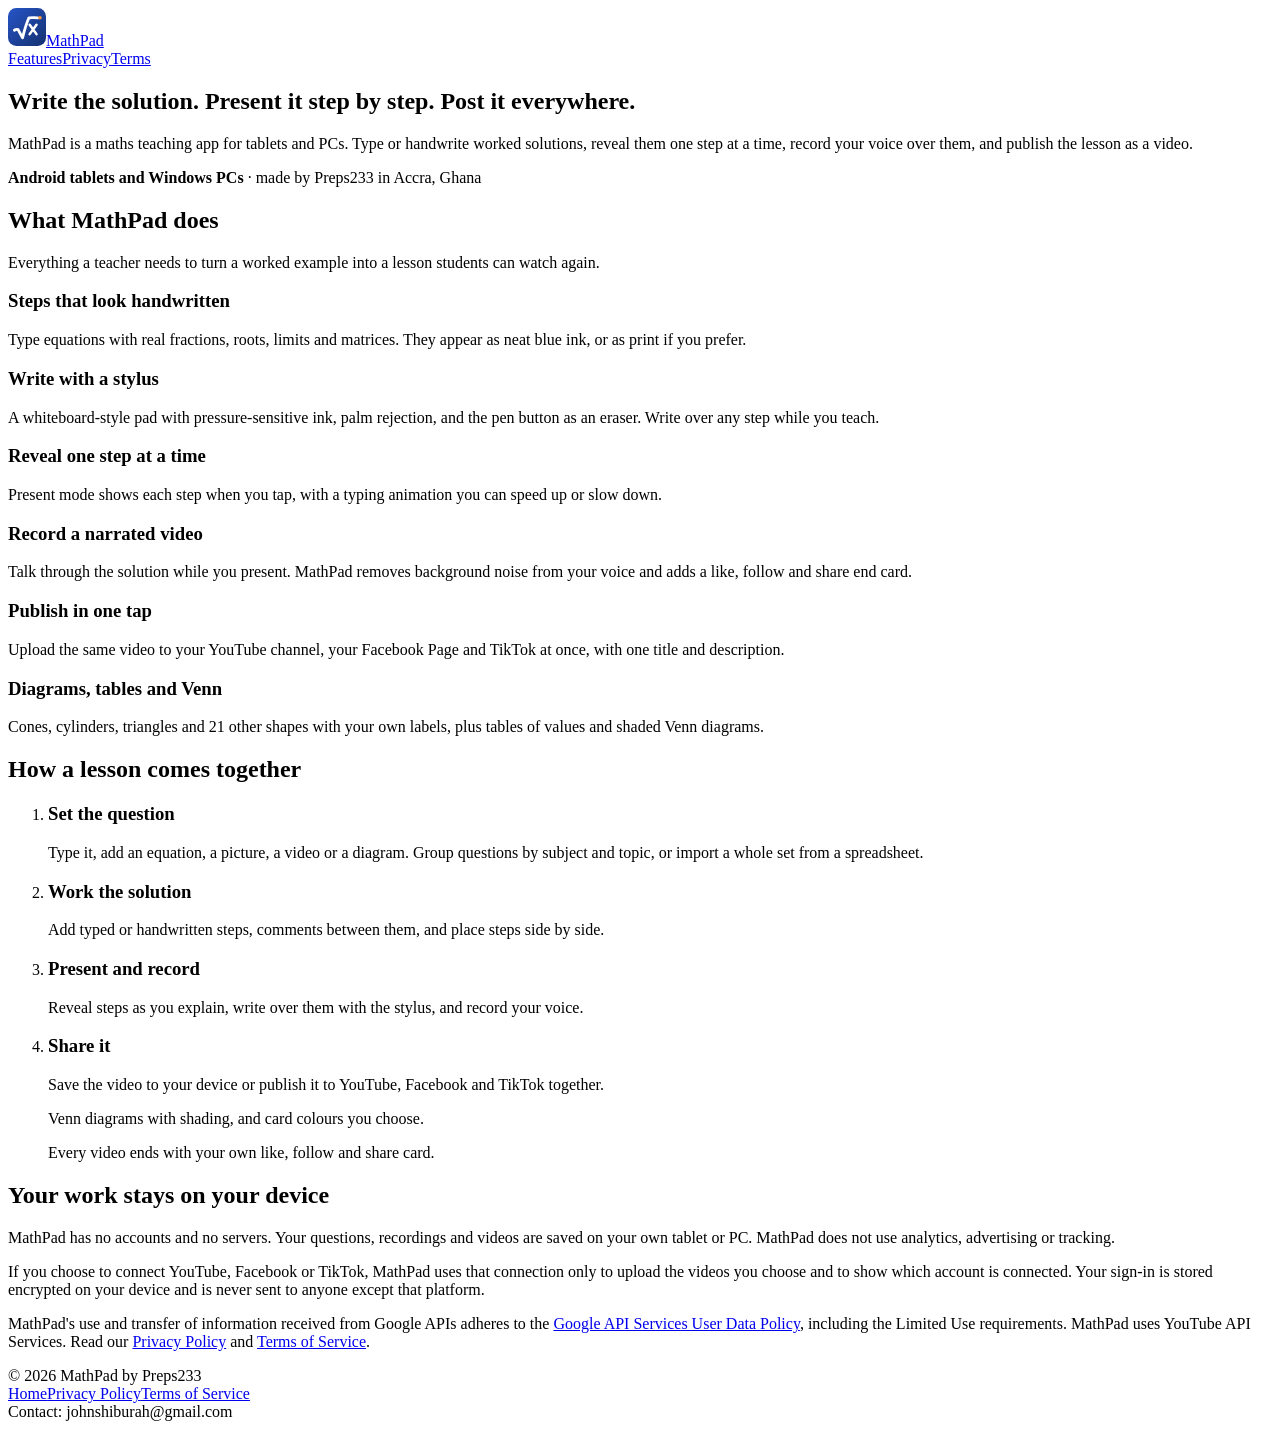
==== mathpad/index.html @ d058ac3a "Add MathPad home page and logo" ====
<!doctype html>
<html lang="en">
<head>
<meta charset="utf-8">
<meta name="viewport" content="width=device-width, initial-scale=1, viewport-fit=cover">
<title>MathPad</title>
<meta name="description" content="MathPad: write maths solutions step by step, present them, record narrated videos and publish to YouTube, Facebook and TikTok.">
<link rel="icon" href="assets/logo.svg" type="image/svg+xml">
<link rel="preconnect" href="https://fonts.googleapis.com"><link rel="preconnect" href="https://fonts.gstatic.com" crossorigin><link rel="stylesheet" href="https://fonts.googleapis.com/css2?family=Atkinson+Hyperlegible:ital,wght@0,400;0,700;1,400&family=Delius&display=swap">
<link rel="stylesheet" href="site.css">
</head>
<body>
<header class="top"><div class="wrap">
  <a class="brand" href="index.html"><img src="assets/logo.svg" alt="" width="38" height="38">MathPad</a>
  <nav aria-label="Main"><a href="index.html#features">Features</a><a href="privacy.html">Privacy</a><a href="terms.html">Terms</a></nav>
</div></header>
<main>
<section class="hero"><div class="wrap">
  <div>
    <h1>Write the solution. <span class="ink-underline">Present it step by step.</span> Post it everywhere.</h1>
    <p class="lede">MathPad is a maths teaching app for tablets and PCs. Type or handwrite worked solutions, reveal them one step at a time, record your voice over them, and publish the lesson as a video.</p>
    <p class="meta"><b>Android tablets and Windows PCs</b> · made by Preps233 in Accra, Ghana</p>
  </div>
  <div class="frame"><img src="assets/shot-present.jpg" onerror="this.closest(&quot;figure,.frame&quot;).style.display=&quot;none&quot;" width="1000" height="690" alt="MathPad presenting a quadratic-formula solution: steps written in blue ink appear one at a time, two of them side by side."></div>
</div></section>

<section id="features"><div class="wrap">
  <div class="section-head">
    <h2>What MathPad does</h2>
    <p>Everything a teacher needs to turn a worked example into a lesson students can watch again.</p>
  </div>
  <div class="features">
    <div class="feature"><h3>Steps that look handwritten</h3><p>Type equations with real fractions, roots, limits and matrices. They appear as neat blue ink, or as print if you prefer.</p></div>
    <div class="feature"><h3>Write with a stylus</h3><p>A whiteboard-style pad with pressure-sensitive ink, palm rejection, and the pen button as an eraser. Write over any step while you teach.</p></div>
    <div class="feature"><h3>Reveal one step at a time</h3><p>Present mode shows each step when you tap, with a typing animation you can speed up or slow down.</p></div>
    <div class="feature"><h3>Record a narrated video</h3><p>Talk through the solution while you present. MathPad removes background noise from your voice and adds a like, follow and share end card.</p></div>
    <div class="feature"><h3>Publish in one tap</h3><p>Upload the same video to your YouTube channel, your Facebook Page and TikTok at once, with one title and description.</p></div>
    <div class="feature"><h3>Diagrams, tables and Venn</h3><p>Cones, cylinders, triangles and 21 other shapes with your own labels, plus tables of values and shaded Venn diagrams.</p></div>
  </div>
</div></section>

<section style="padding-top:0"><div class="wrap">
  <div class="section-head"><h2>How a lesson comes together</h2></div>
  <ol class="steps">
    <li><h3>Set the question</h3><p>Type it, add an equation, a picture, a video or a diagram. Group questions by subject and topic, or import a whole set from a spreadsheet.</p></li>
    <li><h3>Work the solution</h3><p>Add typed or handwritten steps, comments between them, and place steps side by side.</p></li>
    <li><h3>Present and record</h3><p>Reveal steps as you explain, write over them with the stylus, and record your voice.</p></li>
    <li><h3>Share it</h3><p>Save the video to your device or publish it to YouTube, Facebook and TikTok together.</p></li>
  </ol>
</div></section>

<section style="padding-top:0"><div class="wrap">
  <div class="screens">
    <figure><div class="frame"><img src="assets/shot-venn.jpg" onerror="this.closest(&quot;figure,.frame&quot;).style.display=&quot;none&quot;" width="1000" height="878" alt="A sets question with a shaded Venn diagram and three solution steps on orange cards."></div><figcaption>Venn diagrams with shading, and card colours you choose.</figcaption></figure>
    <figure><div class="frame"><img src="assets/shot-endcard.jpg" onerror="this.closest(&quot;figure,.frame&quot;).style.display=&quot;none&quot;" width="688" height="387" alt="The end card shown at the end of each video: channel name, handle, and Liked, Following and Share buttons."></div><figcaption>Every video ends with your own like, follow and share card.</figcaption></figure>
  </div>
</div></section>

<section style="padding-top:0"><div class="wrap">
  <div class="privacy-note">
    <h2>Your work stays on your device</h2>
    <p>MathPad has no accounts and no servers. Your questions, recordings and videos are saved on your own tablet or PC. MathPad does not use analytics, advertising or tracking.</p>
    <p>If you choose to connect YouTube, Facebook or TikTok, MathPad uses that connection only to upload the videos you choose and to show which account is connected. Your sign-in is stored encrypted on your device and is never sent to anyone except that platform.</p>
    <p class="small">MathPad's use and transfer of information received from Google APIs adheres to the <a href="https://developers.google.com/terms/api-services-user-data-policy">Google API Services User Data Policy</a>, including the Limited Use requirements. MathPad uses YouTube API Services. Read our <a href="privacy.html">Privacy Policy</a> and <a href="terms.html">Terms of Service</a>.</p>
  </div>
</div></section>
</main>
<footer><div class="wrap">
  <span>© 2026 MathPad by Preps233</span>
  <nav aria-label="Legal"><a href="index.html">Home</a><a href="privacy.html">Privacy Policy</a><a href="terms.html">Terms of Service</a></nav>
  <span>Contact: <span class="email">johnshiburah@gmail.com</span></span>
</div></footer>
</body>
</html>
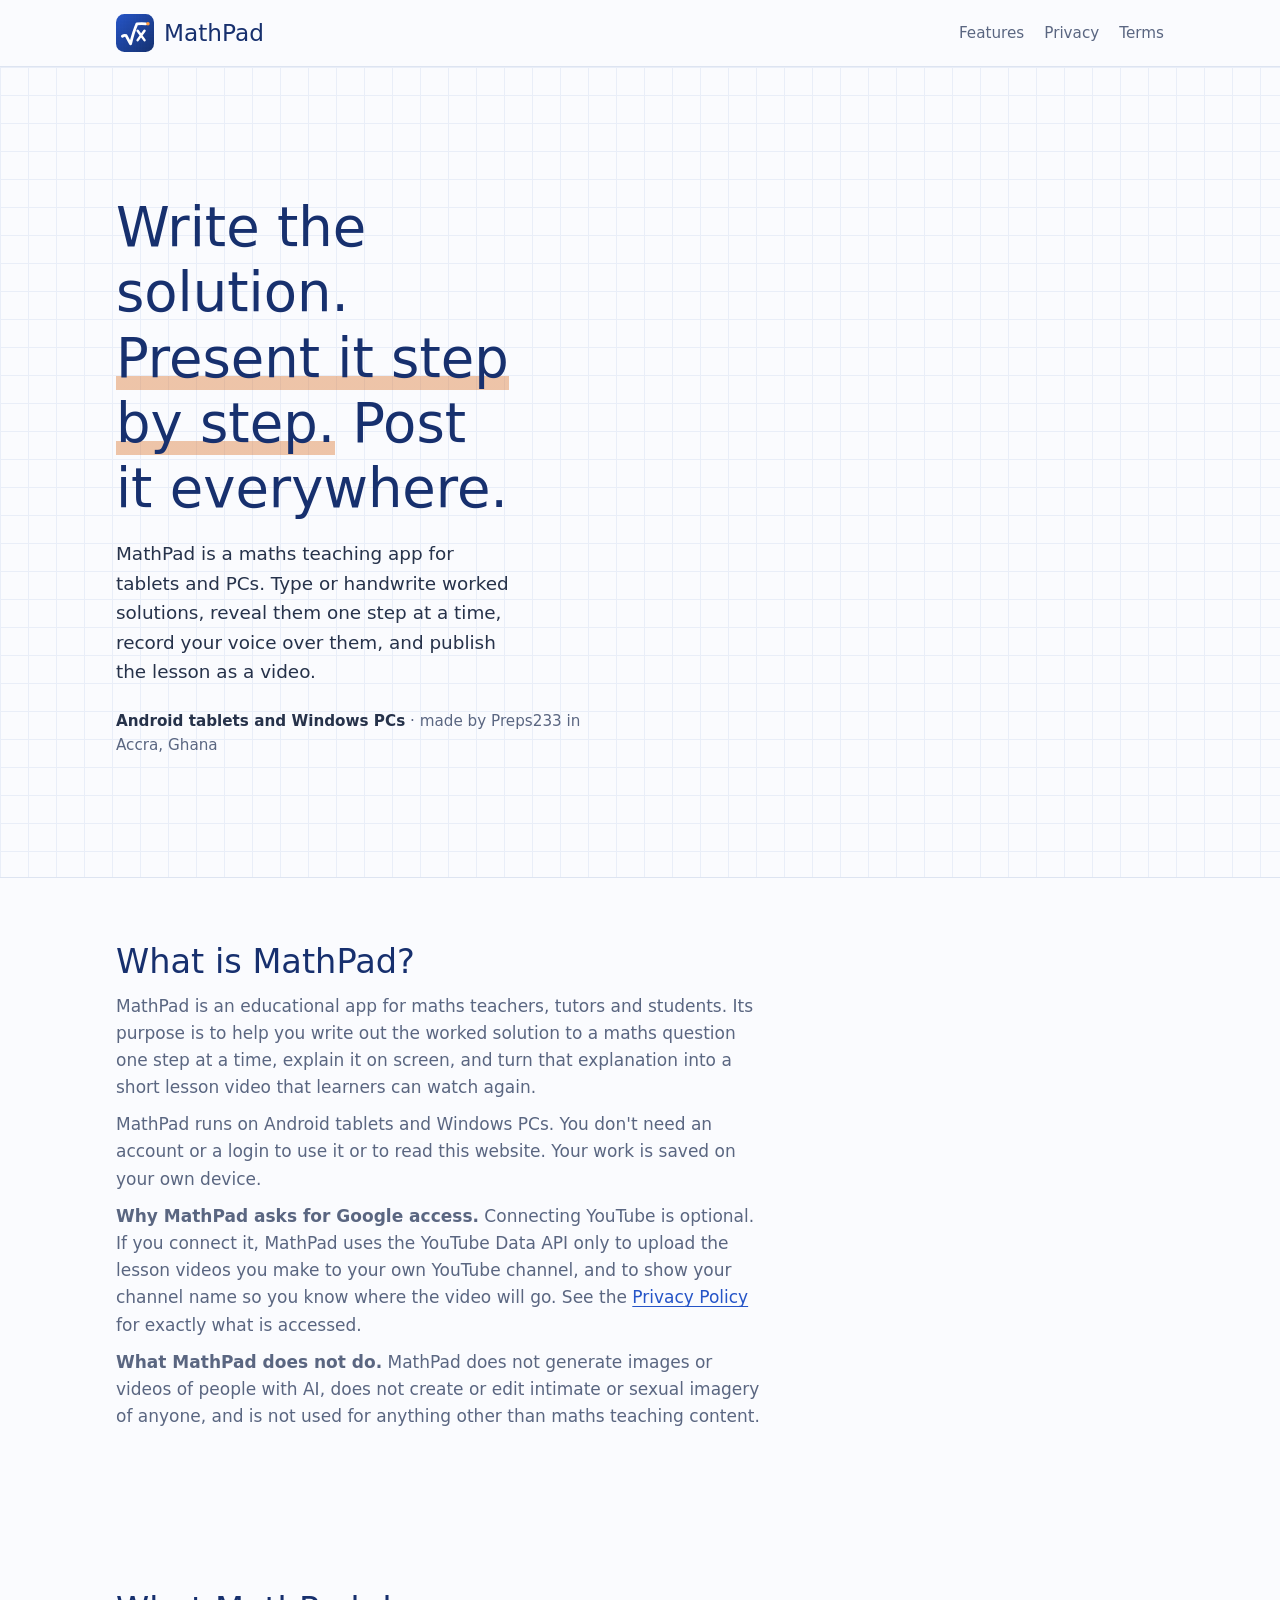
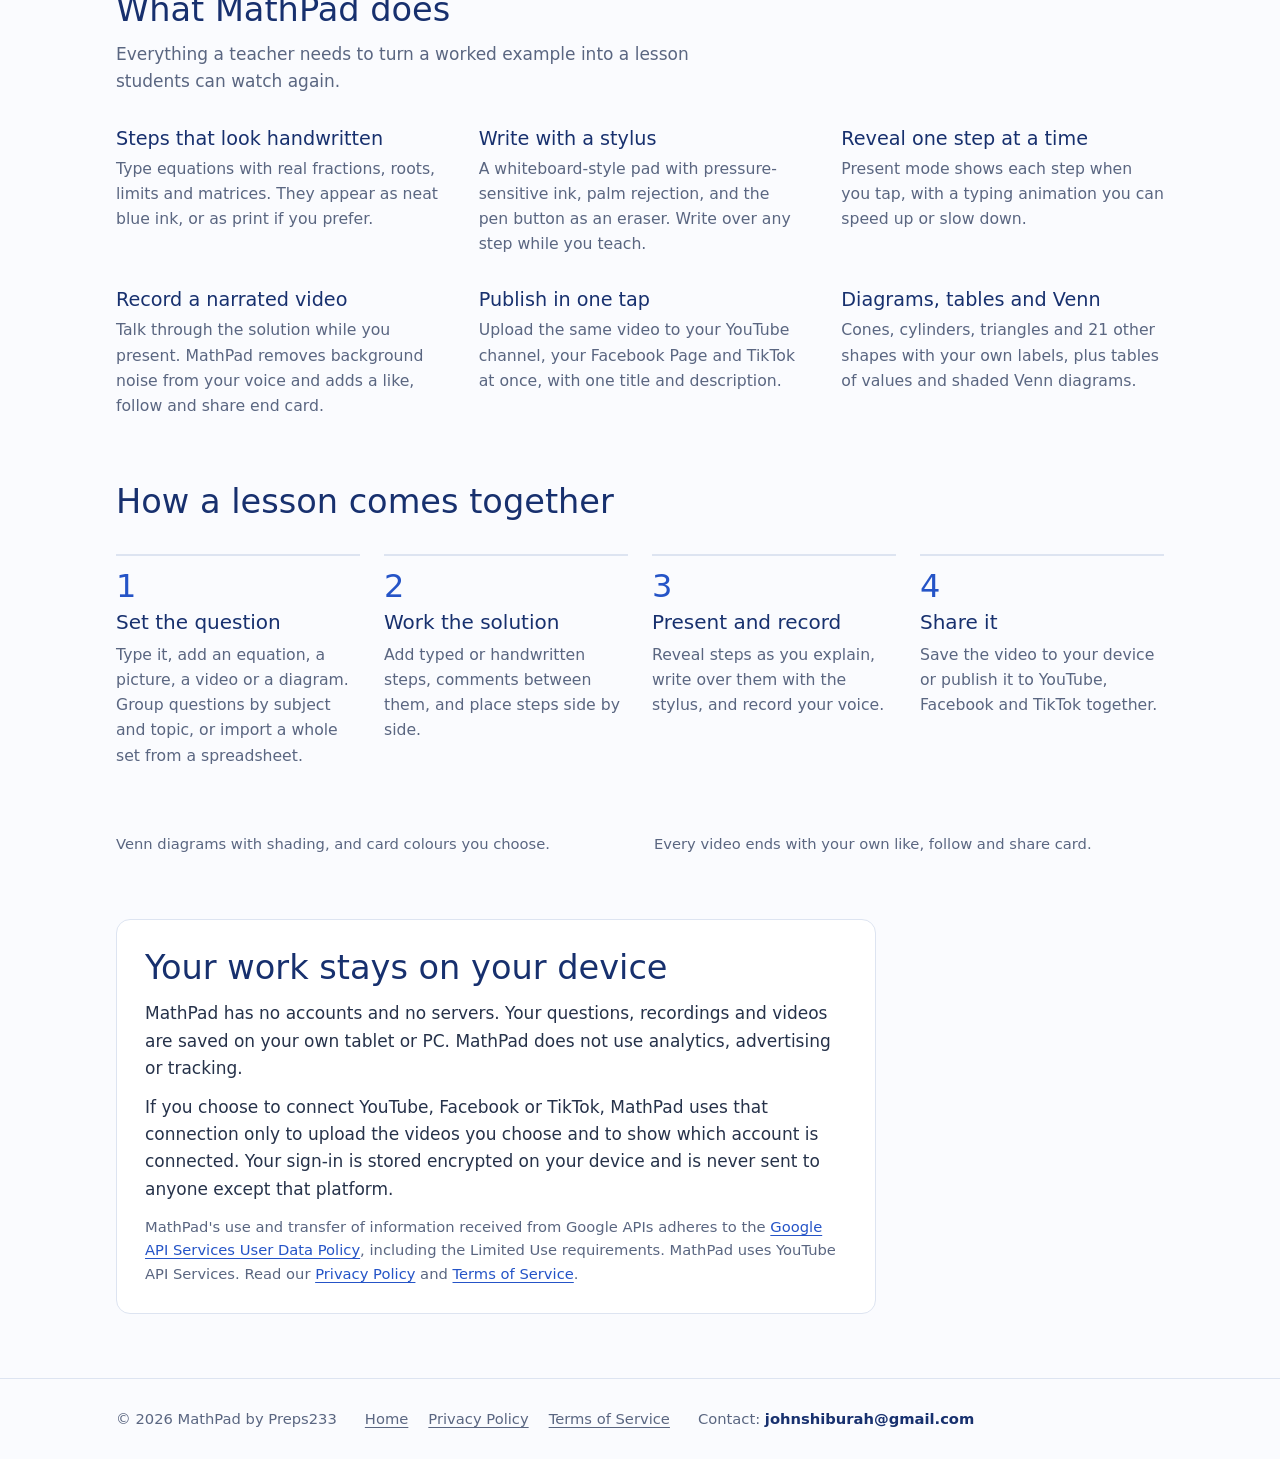
==== commit d72971f5: "MathPad: explain the app's purpose and detail Google user data handling" ====
--- a/mathpad/index.html
+++ b/mathpad/index.html
@@ -22,6 +22,16 @@
     <p class="meta"><b>Android tablets and Windows PCs</b> · made by Preps233 in Accra, Ghana</p>
   </div>
   <div class="frame"><img src="assets/shot-present.jpg" onerror="this.closest(&quot;figure,.frame&quot;).style.display=&quot;none&quot;" width="1000" height="690" alt="MathPad presenting a quadratic-formula solution: steps written in blue ink appear one at a time, two of them side by side."></div>
+</div></section>
+
+<section id="about"><div class="wrap">
+  <div class="section-head">
+    <h2>What is MathPad?</h2>
+    <p>MathPad is an educational app for maths teachers, tutors and students. Its purpose is to help you write out the worked solution to a maths question one step at a time, explain it on screen, and turn that explanation into a short lesson video that learners can watch again.</p>
+    <p>MathPad runs on Android tablets and Windows PCs. You don't need an account or a login to use it or to read this website. Your work is saved on your own device.</p>
+    <p><strong>Why MathPad asks for Google access.</strong> Connecting YouTube is optional. If you connect it, MathPad uses the YouTube Data API only to upload the lesson videos you make to your own YouTube channel, and to show your channel name so you know where the video will go. See the <a href="privacy.html#youtube">Privacy Policy</a> for exactly what is accessed.</p>
+    <p><strong>What MathPad does not do.</strong> MathPad does not generate images or videos of people with AI, does not create or edit intimate or sexual imagery of anyone, and is not used for anything other than maths teaching content.</p>
+  </div>
 </div></section>
 
 <section id="features"><div class="wrap">
--- a/mathpad/site.css
+++ b/mathpad/site.css
@@ -0,0 +1,109 @@
+/* Graph-paper and fountain-pen ink: the world MathPad lives in. */
+:root {
+  --paper: #FAFBFE; --card: #FFFFFF; --ink: #17306E; --text: #26324A; --muted: #5A6681;
+  --line: #DDE4F1; --grid: #E9EEF8; --accent: #2554C7; --pen: #D96A1C;
+  --display: "Delius", "Comic Neue", "Segoe Print", system-ui, sans-serif;
+  --body: "Atkinson Hyperlegible", "Segoe UI", Roboto, system-ui, sans-serif;
+}
+@media (prefers-color-scheme: dark) { :root:not([data-theme="light"]) {
+  --paper: #0D1322; --card: #141C31; --ink: #E4EAFF; --text: #CAD3E8; --muted: #8C98B6;
+  --line: #26314F; --grid: #172038; --accent: #93B2FF; --pen: #FF9A4A; color-scheme: dark } }
+:root[data-theme="dark"] {
+  --paper: #0D1322; --card: #141C31; --ink: #E4EAFF; --text: #CAD3E8; --muted: #8C98B6;
+  --line: #26314F; --grid: #172038; --accent: #93B2FF; --pen: #FF9A4A; color-scheme: dark }
+
+* { box-sizing: border-box; }
+body { margin: 0; background: var(--paper); color: var(--text); font: 17px/1.6 var(--body); }
+a { color: var(--accent); text-underline-offset: 3px; overflow-wrap: anywhere; }
+a:focus-visible, summary:focus-visible { outline: 3px solid var(--accent); outline-offset: 3px; border-radius: 4px; }
+img { max-width: 100%; height: auto; display: block; }
+.wrap { max-width: 1080px; margin: 0 auto; padding-left: max(16px, env(safe-area-inset-left, 0px)); padding-right: max(16px, env(safe-area-inset-right, 0px)); }
+h1, h2, h3 { font-family: var(--display); color: var(--ink); font-weight: 400; line-height: 1.2; text-wrap: balance; margin: 0; }
+h1 { font-size: clamp(2.1rem, 5vw, 3.4rem); }
+h2 { font-size: clamp(1.6rem, 3.2vw, 2.1rem); }
+h3 { font-size: 1.25rem; }
+p { margin: 0; }
+
+/* header */
+.top { border-bottom: 1px solid var(--line); background: var(--paper); }
+.top .wrap { display: flex; align-items: center; gap: 16px; padding-block: 14px; flex-wrap: wrap; }
+.brand { display: flex; align-items: center; gap: 10px; text-decoration: none; color: var(--ink); font-family: var(--display); font-size: 1.45rem; }
+.brand img { width: 38px; height: 38px; }
+.top nav { margin-left: auto; display: flex; gap: 20px; flex-wrap: wrap; }
+.top nav a { color: var(--muted); text-decoration: none; font-size: .95rem; }
+.top nav a:hover, .top nav a[aria-current] { color: var(--ink); }
+
+/* hero on graph paper */
+.hero { background-color: var(--paper);
+  background-image: linear-gradient(var(--grid) 1px, transparent 1px), linear-gradient(90deg, var(--grid) 1px, transparent 1px);
+  background-size: 28px 28px; border-bottom: 1px solid var(--line); }
+.hero .wrap { display: grid; grid-template-columns: 1fr 1.05fr; gap: 48px; align-items: center; padding-block: 64px 56px; }
+.hero .lede { margin-top: 18px; font-size: 1.15rem; max-width: 34ch; }
+.hero .meta { margin-top: 22px; color: var(--muted); font-size: .95rem; }
+.hero .meta b { color: var(--text); font-weight: 700; }
+.ink-underline { background-image: linear-gradient(transparent 78%, color-mix(in srgb, var(--pen) 38%, transparent) 78%); }
+.frame { background: var(--card); border: 1px solid var(--line); border-radius: 14px; padding: 8px; box-shadow: 0 18px 40px -24px color-mix(in srgb, var(--ink) 45%, transparent); }
+.frame img { border-radius: 8px; }
+
+section { padding-block: 64px; }
+.section-head { max-width: 60ch; display: grid; gap: 10px; margin-bottom: 32px; }
+.section-head p { color: var(--muted); }
+
+.features { display: grid; grid-template-columns: repeat(3, minmax(0, 1fr)); gap: 32px 40px; }
+.feature { display: grid; gap: 6px; align-content: start; min-width: 0; }
+.feature h3 { font-size: 1.2rem; }
+.feature p { color: var(--muted); font-size: .98rem; }
+
+.steps { list-style: none; padding: 0; margin: 0; display: grid; grid-template-columns: repeat(4, minmax(0, 1fr)); gap: 24px; counter-reset: s; }
+.steps li { counter-increment: s; display: grid; gap: 8px; align-content: start; min-width: 0; padding-top: 14px; border-top: 2px solid var(--line); }
+.steps li::before { content: counter(s); font-family: var(--display); font-size: 2rem; color: var(--accent); line-height: 1; }
+.steps p { color: var(--muted); font-size: .98rem; }
+
+.screens { display: grid; grid-template-columns: repeat(2, minmax(0, 1fr)); gap: 28px; align-items: start; }
+.screens figure { margin: 0; display: grid; gap: 10px; min-width: 0; }
+.screens figcaption { color: var(--muted); font-size: .92rem; }
+
+.privacy-note { background: var(--card); border: 1px solid var(--line); border-radius: 14px; padding: 28px; display: grid; gap: 12px; max-width: 760px; }
+.privacy-note p { color: var(--text); }
+.privacy-note .small { color: var(--muted); font-size: .92rem; }
+
+/* documents */
+.doc { padding-block: 48px 72px; }
+.doc .wrap { max-width: 780px; }
+.doc header { display: grid; gap: 8px; margin-bottom: 28px; }
+.doc .updated { color: var(--muted); font-size: .95rem; }
+.doc .summary { background: var(--card); border: 1px solid var(--line); border-radius: 12px; padding: 20px 22px; margin-bottom: 32px; }
+.doc .summary ul { margin: 8px 0 0; padding-left: 20px; display: grid; gap: 6px; }
+.doc nav.toc { margin-bottom: 36px; }
+.doc nav.toc ol { margin: 8px 0 0; padding-left: 22px; columns: 2; column-gap: 32px; }
+.doc nav.toc li { break-inside: avoid; margin-bottom: 4px; }
+.doc h2 { font-size: 1.5rem; margin: 40px 0 12px; scroll-margin-top: 16px; }
+.doc h3 { font-size: 1.12rem; margin: 22px 0 8px; font-family: var(--body); font-weight: 700; color: var(--ink); }
+.doc p, .doc li { max-width: 68ch; }
+.doc p + p { margin-top: 12px; }
+.doc ul { padding-left: 22px; display: grid; gap: 6px; margin: 10px 0; }
+.table-wrap { overflow-x: auto; margin: 12px 0; border: 1px solid var(--line); border-radius: 10px; }
+table { border-collapse: collapse; width: 100%; min-width: 560px; font-size: .95rem; }
+th, td { text-align: left; vertical-align: top; padding: 10px 12px; border-bottom: 1px solid var(--line); }
+th { color: var(--ink); background: var(--card); }
+tr:last-child td { border-bottom: 0; }
+code { overflow-wrap: anywhere; font-family: ui-monospace, "Cascadia Mono", Consolas, monospace; font-size: .9em; background: var(--card); border: 1px solid var(--line); border-radius: 5px; padding: 1px 5px; }
+.email { user-select: all; font-weight: 700; color: var(--ink); }
+
+footer { border-top: 1px solid var(--line); }
+footer .wrap { display: flex; gap: 16px 28px; flex-wrap: wrap; align-items: center; padding-block: 28px; color: var(--muted); font-size: .92rem; }
+footer nav { display: flex; gap: 20px; flex-wrap: wrap; }
+footer a { color: var(--muted); }
+
+@media (max-width: 860px) {
+  .hero .wrap { grid-template-columns: 1fr; gap: 32px; padding-block: 44px; }
+  .features { grid-template-columns: repeat(2, minmax(0, 1fr)); }
+  .steps { grid-template-columns: repeat(2, minmax(0, 1fr)); }
+}
+@media (max-width: 560px) {
+  body { font-size: 16px; }
+  .features, .steps, .screens { grid-template-columns: 1fr; }
+  .doc nav.toc ol { columns: 1; }
+  section { padding-block: 48px; }
+}
+@media (prefers-reduced-motion: no-preference) { html { scroll-behavior: smooth; } }
